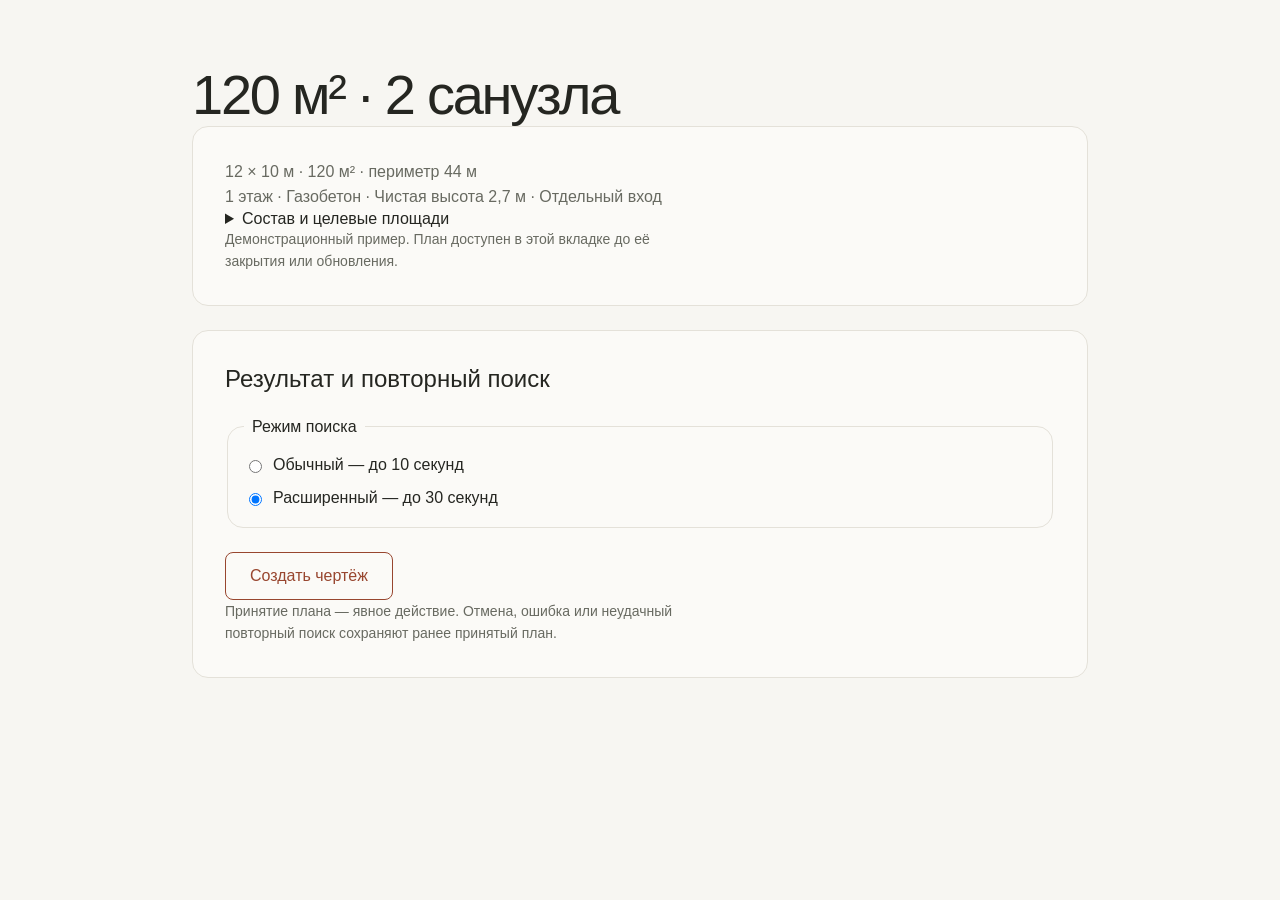
==== demo-120.html @ 8ed44db0 "release: publish audited Q01.1 demos for iPhone testing" ====
<!doctype html>
<html lang="ru">
  <head>
    <meta charset="UTF-8" />
    <meta name="viewport" content="width=device-width, initial-scale=1.0" />
    <meta name="theme-color" content="#f7f6f2" />
    <link rel="icon" href="data:," />
    <title>OSNOVA PLAN — 120 м², 2 санузла</title>
    <script type="module" crossorigin src="./assets/styles-C3fsjHJU.js"></script>
    <script type="module" crossorigin src="./assets/generation-Ben-Fai7.js"></script>
    <script type="module" crossorigin src="./assets/demo-CzK1biRs.js"></script>
    <link rel="stylesheet" crossorigin href="./assets/styles-CebqkaTT.css">
    <link rel="stylesheet" crossorigin href="./assets/generation-B1bjEOsE.css">
  </head>
  <body>
    <div id="root" data-demo="120"></div>
  </body>
</html>
---- assets/styles-CebqkaTT.css ----
:root{--paper:#f7f6f2;--surface:#fbfaf7;--ink:#252621;--muted:#686a61;--accent:#98462f;--line:#e4e1d9;--radius-control:8px;--radius-panel:16px;--space-2:8px;--space-4:16px;--space-6:24px;--space-8:32px;--space-12:48px;--space-16:64px;color:var(--ink);background:var(--paper);font-synthesis:none;text-rendering:optimizelegibility;-webkit-font-smoothing:antialiased;font-family:Arial,sans-serif}*{box-sizing:border-box}body{min-width:320px;margin:0}.shell{width:min(960px,100%);padding:var(--space-16) var(--space-8) var(--space-8);margin-inline:auto}.intro{margin-bottom:var(--space-8)}.eyebrow{margin:0 0 var(--space-4);color:var(--muted);letter-spacing:.12em;font-size:12px;line-height:1.6}h1{letter-spacing:-.04em;margin:0;font-size:clamp(36px,7vw,56px);font-weight:500;line-height:1.1}.intro-text{margin:var(--space-4) 0 var(--space-6);color:var(--muted);font-size:20px;line-height:1.5}.stage{padding:var(--space-2) var(--space-4);border:1px solid var(--line);border-radius:var(--radius-control);color:var(--accent);margin:0;font-size:14px;line-height:1.5;display:inline-block}.panel{padding:var(--space-8);border:1px solid var(--line);border-radius:var(--radius-panel);background:var(--surface)}h2{margin:0 0 var(--space-4);font-size:24px;font-weight:500;line-height:1.3}.panel>p{max-width:62ch;color:var(--muted);margin:0;line-height:1.6}.boundaries{gap:var(--space-8);margin:var(--space-8) 0 0;grid-template-columns:repeat(2,minmax(0,1fr));display:grid}dt{margin-bottom:var(--space-2);font-weight:600;line-height:1.5}dd{color:var(--muted);margin:0;line-height:1.6}.local-note{margin-top:var(--space-6);color:var(--muted);font-size:14px;line-height:1.6}.local-note p{margin:0}.plan-heading{justify-content:space-between;align-items:flex-start;gap:var(--space-4);margin-bottom:var(--space-6);flex-wrap:wrap;display:flex}.plan-heading h2{margin-bottom:var(--space-2)}.plan-heading p{color:var(--muted);margin:0;font-size:14px;line-height:1.5}.plan-tag{border:1px solid var(--line);border-radius:var(--radius-control);padding:6px 10px;font-size:12px;line-height:1.5}.panel>.plan-disclaimer{color:var(--accent);font-weight:600}.panel>.plan-description{margin-top:var(--space-2);font-size:14px}.plan-toolbar{align-items:center;gap:var(--space-2);margin-block:var(--space-6) var(--space-4);flex-wrap:wrap;display:flex}.plan-toolbar button{border:1px solid var(--line);border-radius:var(--radius-control);min-width:44px;min-height:44px;color:var(--ink);background:var(--surface);font:inherit;cursor:pointer;padding:8px 12px}.plan-toolbar button:hover:enabled{border-color:var(--accent);background:var(--paper)}.plan-toolbar button:disabled{opacity:.5;cursor:default}.plan-toolbar button:focus-visible,.plan-canvas:focus-visible{outline:2px solid var(--accent);outline-offset:3px}.plan-toolbar output{text-align:center;font-variant-numeric:tabular-nums;min-width:50px;font-size:14px}.plan-fit{margin-left:auto}.plan-canvas{border:1px solid var(--line);border-radius:var(--radius-control);background:var(--paper);-webkit-user-select:none;user-select:none;width:100%;min-width:0;height:clamp(270px,55vw,540px);display:block}.plan-canvas[data-zoom]:not([data-zoom="1"]){cursor:grab}.plan-canvas[data-dragging=true]{cursor:grabbing}.plan-rooms{fill:#eae6da}.plan-rooms path:nth-child(2n){fill:#e1e5dd}.plan-walls{fill:var(--ink)}.plan-dimensions{fill:var(--muted)}.plan-dimensions path{stroke:var(--muted);stroke-width:1px}.plan-labels{fill:var(--ink)}.plan-room-area{font-weight:600}.panel>.plan-help{margin-top:var(--space-4);font-size:13px;line-height:1.6}.plan-facts{gap:var(--space-4);margin:var(--space-6) 0 0;grid-template-columns:repeat(4,minmax(0,1fr));display:grid}.plan-facts dt{color:var(--muted);font-size:12px;font-weight:400}.plan-facts dd{color:var(--ink);font-variant-numeric:tabular-nums;font-size:18px}.witness-section{margin-top:var(--space-12)}.witness-example{gap:var(--space-2);margin-bottom:var(--space-6);display:grid}.witness-example label{font-weight:600}.witness-example select{border:1px solid var(--line);border-radius:var(--radius-control);width:min(100%,420px);min-height:44px;color:var(--ink);background:var(--surface);font:inherit;padding:10px}.witness-example p,.witness-panel p{overflow-wrap:anywhere;margin:0;line-height:1.6}.witness-example p,.witness-help,.witness-legend{color:var(--muted);font-size:14px}.witness-panel{min-width:0}.witness-panel>.witness-disclaimer{margin-bottom:var(--space-2);color:var(--accent);font-weight:600}.witness-panel .witness-help,.witness-panel .witness-legend{margin-top:var(--space-4)}.witness-panel h3{margin:var(--space-6) 0 var(--space-4);font-size:20px;font-weight:500}.witness-canvas{height:clamp(400px,65vw,620px)}.witness-rooms{fill:#eae6da}.witness-rooms path:nth-child(2n){fill:#e1e5dd}.witness-walls{fill:var(--ink)}.witness-openings{stroke:var(--ink);stroke-width:1.25px;fill:none}.witness-window{stroke:#366879}.witness-door path,.witness-closed-leaf{stroke:var(--accent);stroke-dasharray:4 3}.witness-unallocated{fill:#eeede7;stroke:var(--muted);stroke-width:1px;stroke-dasharray:6 4}.witness-unallocated path{vector-effect:non-scaling-stroke}.witness-dimensions{fill:var(--muted)}.witness-dimensions path{stroke:var(--muted);stroke-width:1px}.witness-numbers circle{fill:var(--surface);stroke:var(--muted);stroke-width:1px}.witness-numbers text{fill:var(--ink)}.witness-anchor-guides{stroke:var(--muted);stroke-width:1px;fill:var(--accent)}.witness-anchor-guides line{stroke-dasharray:2 3}.witness-anchor-guides circle{stroke:none}.witness-room-list{gap:var(--space-4);grid-template-columns:repeat(2,minmax(0,1fr));margin:0;padding:0;list-style:none;display:grid}.witness-room-list>li{min-width:0;padding:var(--space-4);border:1px solid var(--line);border-radius:var(--radius-control)}.witness-room-list h4{margin:0 0 var(--space-2);overflow-wrap:anywhere;font-size:16px;line-height:1.5}.witness-room-list h4 span{color:var(--accent)}.witness-room-list dl{margin:var(--space-4) 0 0;gap:var(--space-2);display:grid}.witness-room-list dt,.witness-facts dt{margin:0;font-size:14px;font-weight:400}.witness-room-list dd,.witness-facts dd{color:var(--ink);overflow-wrap:anywhere}.witness-facts{gap:var(--space-4);grid-template-columns:repeat(2,minmax(0,1fr));margin:0;display:grid}.witness-details{margin-top:var(--space-6);border-top:1px solid var(--line);padding-top:var(--space-4)}.witness-details summary{cursor:pointer;min-height:44px;line-height:1.6}.witness-details p+p{margin-top:var(--space-2)}.witness-details code,.witness-issues code{overflow-wrap:anywhere}.witness-issues{padding-left:var(--space-6);overflow-wrap:anywhere}.witness-issues li+li{margin-top:var(--space-6)}.witness-issues code{margin-block:var(--space-2);display:block}.witness-example select:focus-visible,.witness-details summary:focus-visible{outline:2px solid var(--accent);outline-offset:3px}@media (width<640px){.witness-panel.panel{padding:var(--space-4)}.witness-room-list,.witness-facts{grid-template-columns:minmax(0,1fr)}.shell{padding:var(--space-8) var(--space-6)}.panel{padding:var(--space-6)}.boundaries{gap:var(--space-6);grid-template-columns:minmax(0,1fr)}.plan-panel{padding:var(--space-4)}.plan-facts{grid-template-columns:repeat(2,minmax(0,1fr))}}.witness-embedded{background:0 0;border:0;border-radius:0;padding:0}.wizard-step:focus-visible,.generation-focus:focus-visible{outline:2px solid var(--accent);outline-offset:4px}.witness-embedded .plan-heading{margin-bottom:var(--space-4)}.witness-embedded .plan-heading h2{font-size:20px}.witness-embedded>p{font-size:14px}.witness-embedded .plan-toolbar{margin-block:0 var(--space-2)}.witness-canvas-embedded{height:auto;aspect-ratio:var(--witness-aspect,1.4);min-height:200px;max-height:min(70svh,700px)}.witness-compact-details{margin-top:var(--space-4);border-top:1px solid var(--line);padding-top:var(--space-2)}.witness-compact-details summary{cursor:pointer;min-height:44px;line-height:1.6}.witness-compact-details summary:focus-visible{outline:2px solid var(--accent);outline-offset:3px}.witness-embedded .witness-room-list{gap:var(--space-2);margin-top:var(--space-2)}.witness-embedded .witness-room-list>li{padding:var(--space-2) var(--space-4)}.witness-embedded .witness-room-list h4{margin-bottom:2px;font-size:15px}.witness-embedded .witness-room-list p{font-size:13px}.witness-embedded .witness-room-list dl{margin-top:var(--space-2);gap:2px}.witness-embedded .witness-room-list dt,.witness-embedded .witness-room-list dd{font-size:13px}.witness-embedded .witness-facts{margin-top:var(--space-2);gap:var(--space-2)}@media (width<640px){.shell{padding:var(--space-8) var(--space-4)}.generation-step.panel,.generation-candidate,.generation-accepted{padding:12px}.witness-embedded .witness-room-list,.witness-embedded .witness-facts{grid-template-columns:minmax(0,1fr)}.witness-canvas-embedded{max-height:62svh}}
---- assets/generation-B1bjEOsE.css ----
.generation-steps{gap:var(--space-2) var(--space-4);margin-block:var(--space-4) var(--space-6);color:var(--muted);flex-wrap:wrap;font-size:14px;display:flex}.generation-steps [aria-current=step]{color:var(--accent);font-weight:700}.generation-step{margin-top:var(--space-6)}.generation-help{color:var(--muted);overflow-wrap:anywhere;margin:0;font-size:14px;line-height:1.6}.generation-mode{gap:var(--space-2);margin-block:var(--space-6);padding:var(--space-4);border:1px solid var(--line);border-radius:var(--radius-panel);display:grid}.generation-mode legend{padding-inline:var(--space-2)}.generation-mode label{align-items:center;gap:var(--space-2);line-height:1.6;display:flex}.generation-accepted,.generation-candidate,.generation-running,.generation-refusal{margin-block:var(--space-6);padding:var(--space-6);border:1px solid var(--line);border-radius:var(--radius-panel);overflow-wrap:anywhere}.generation-accepted{border-left:3px solid var(--accent)}.generation-candidate{border-left:3px solid var(--muted)}.generation-running ul{margin-block:var(--space-2);padding-left:var(--space-6);line-height:1.6}.generation-refusal{border-left:3px solid var(--accent)}.generation-accepted h3,.generation-candidate h3,.generation-running h3,.generation-refusal h3{margin:0 0 var(--space-2);font-size:18px;font-weight:500}.generation-stale,.generation-warning{margin-block:var(--space-2);padding:var(--space-2) var(--space-4);border-left:2px solid var(--accent);color:var(--accent);font-size:14px;line-height:1.6}.generation-meta{margin-block:var(--space-4);line-height:1.6}.generation-meta p{margin-block:var(--space-2)}.generation-actions{gap:var(--space-4);margin-top:var(--space-4);flex-wrap:wrap;display:flex}.generation-step button{min-height:48px;padding:12px var(--space-6);border:1px solid var(--accent);border-radius:var(--radius-control);font:inherit;color:var(--accent);cursor:pointer;background:0 0}.generation-step button:enabled:hover{background:var(--paper)}.generation-step button:disabled{opacity:.55;cursor:not-allowed}.generation-step :is(input,button):focus-visible{outline:2px solid var(--accent);outline-offset:3px}.generation-error{margin:var(--space-2) 0 0;color:var(--accent);font-size:14px;line-height:1.6}@media (width<=640px){.generation-step.panel,.generation-accepted,.generation-candidate{padding:12px}.generation-running,.generation-refusal{padding:var(--space-4)}.generation-actions,.generation-actions button{width:100%}}
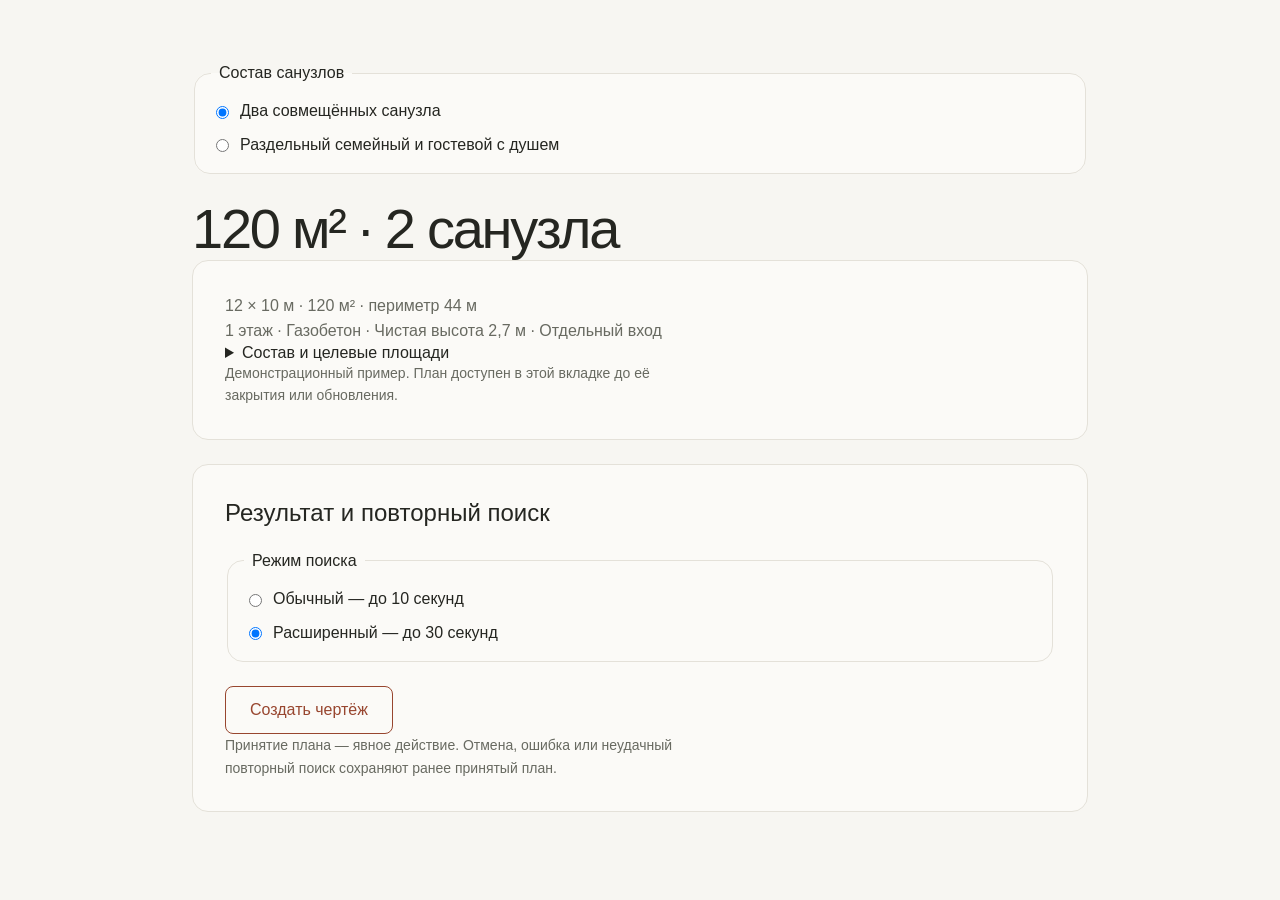
==== commit b6e6ec72: "release: publish audited Q01.2 split Demo-120 preview" ====
--- a/demo-120.html
+++ b/demo-120.html
@@ -6,11 +6,12 @@
     <meta name="theme-color" content="#f7f6f2" />
     <link rel="icon" href="data:," />
     <title>OSNOVA PLAN — 120 м², 2 санузла</title>
-    <script type="module" crossorigin src="./assets/styles-C3fsjHJU.js"></script>
-    <script type="module" crossorigin src="./assets/generation-Ben-Fai7.js"></script>
-    <script type="module" crossorigin src="./assets/demo-CzK1biRs.js"></script>
+    <script type="module" crossorigin src="./assets/styles-C_6G2wyJ.js"></script>
+    <script type="module" crossorigin src="./assets/generation-Nn90NYQe.js"></script>
+    <script type="module" crossorigin src="./assets/sanitaryFloorSource-DHaVbQGd.js"></script>
+    <script type="module" crossorigin src="./assets/demo-BwojprlK.js"></script>
     <link rel="stylesheet" crossorigin href="./assets/styles-CebqkaTT.css">
-    <link rel="stylesheet" crossorigin href="./assets/generation-B1bjEOsE.css">
+    <link rel="stylesheet" crossorigin href="./assets/generation-GTlMFcmn.css">
   </head>
   <body>
     <div id="root" data-demo="120"></div>
--- a/assets/generation-GTlMFcmn.css
+++ b/assets/generation-GTlMFcmn.css
@@ -0,0 +1 @@
+.generation-steps{gap:var(--space-2) var(--space-4);margin-block:var(--space-4) var(--space-6);color:var(--muted);flex-wrap:wrap;font-size:14px;display:flex}.generation-steps [aria-current=step]{color:var(--accent);font-weight:700}.generation-step{margin-top:var(--space-6)}.generation-help{color:var(--muted);overflow-wrap:anywhere;margin:0;font-size:14px;line-height:1.6}.generation-mode{gap:var(--space-2);margin-block:var(--space-6);padding:var(--space-4);border:1px solid var(--line);border-radius:var(--radius-panel);display:grid}.generation-mode legend{padding-inline:var(--space-2)}.generation-mode label{align-items:center;gap:var(--space-2);line-height:1.6;display:flex}.demo-120 .demo-preset-switch{padding-bottom:0}.demo-120 .demo-preset-switch fieldset{margin-block:0}.demo-120 main.shell{padding-top:var(--space-6)}.generation-accepted,.generation-candidate,.generation-running,.generation-refusal{margin-block:var(--space-6);padding:var(--space-6);border:1px solid var(--line);border-radius:var(--radius-panel);overflow-wrap:anywhere}.generation-accepted{border-left:3px solid var(--accent)}.generation-candidate{border-left:3px solid var(--muted)}.generation-running ul{margin-block:var(--space-2);padding-left:var(--space-6);line-height:1.6}.generation-refusal{border-left:3px solid var(--accent)}.generation-accepted h3,.generation-candidate h3,.generation-running h3,.generation-refusal h3{margin:0 0 var(--space-2);font-size:18px;font-weight:500}.generation-stale,.generation-warning{margin-block:var(--space-2);padding:var(--space-2) var(--space-4);border-left:2px solid var(--accent);color:var(--accent);font-size:14px;line-height:1.6}.generation-meta{margin-block:var(--space-4);line-height:1.6}.generation-meta p{margin-block:var(--space-2)}.generation-actions{gap:var(--space-4);margin-top:var(--space-4);flex-wrap:wrap;display:flex}.generation-step button{min-height:48px;padding:12px var(--space-6);border:1px solid var(--accent);border-radius:var(--radius-control);font:inherit;color:var(--accent);cursor:pointer;background:0 0}.generation-step button:enabled:hover{background:var(--paper)}.generation-step button:disabled{opacity:.55;cursor:not-allowed}.generation-step :is(input,button):focus-visible{outline:2px solid var(--accent);outline-offset:3px}.generation-error{margin:var(--space-2) 0 0;color:var(--accent);font-size:14px;line-height:1.6}@media (width<=640px){.generation-step.panel,.generation-accepted,.generation-candidate{padding:12px}.generation-running,.generation-refusal{padding:var(--space-4)}.generation-actions,.generation-actions button{width:100%}}
